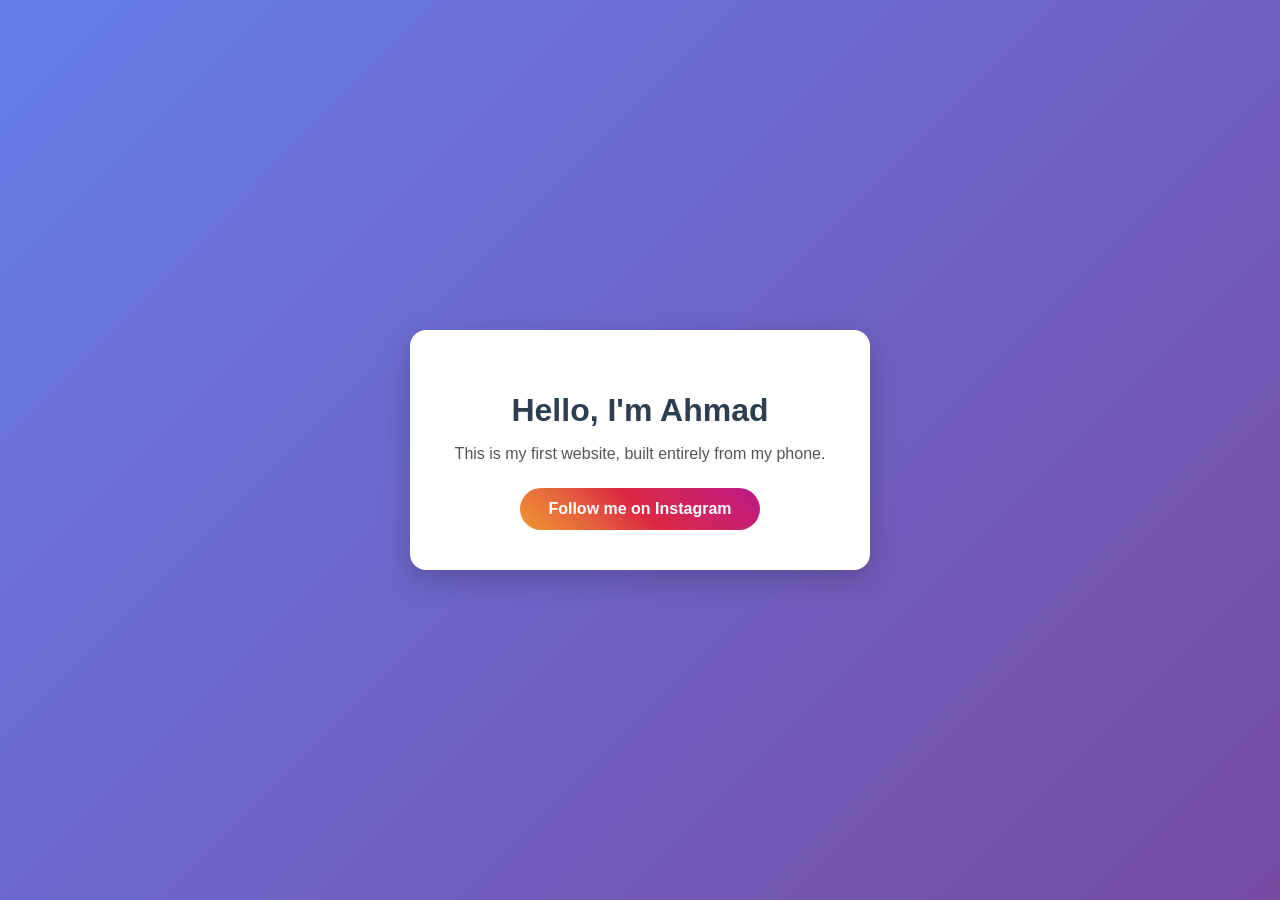
==== index.html @ 4fc6b883 "First version of my portfolio" ====
<!DOCTYPE html>
<html>
<head>
  <title>My First Website</title>
  <link rel="stylesheet" href="style.css">
</head>
<body>
  <div class="card">
    <h1>Hello, I'm Ahmad</h1>
    <p>This is my first website, built entirely from my phone.</p>
    <a href="https://www.instagram.com/ahmadhmeish?igsh=OW9zbDByamM4bGQy" target="_blank" class="ig-button">
      Follow me on Instagram
    </a>
  </div>
</body>
</html>
---- style.css ----
body {
  font-family: Arial, sans-serif;
  background: linear-gradient(135deg, #667eea, #764ba2);
  color: #333;
  display: flex;
  justify-content: center;
  align-items: center;
  min-height: 100vh;
  margin: 0;
  padding: 20px;
  box-sizing: border-box;
}

.card {
  background: white;
  border-radius: 16px;
  padding: 40px 30px;
  text-align: center;
  box-shadow: 0 10px 30px rgba(0, 0, 0, 0.2);
  max-width: 400px;
  width: 100%;
}

h1 {
  color: #2c3e50;
  margin-bottom: 10px;
}

p {
  font-size: 16px;
  color: #555;
  margin-bottom: 25px;
}

.ig-button {
  display: inline-block;
  background: linear-gradient(45deg, #f09433, #e6683c, #dc2743, #cc2366, #bc1888);
  color: white;
  text-decoration: none;
  padding: 12px 28px;
  border-radius: 30px;
  font-weight: bold;
  transition: transform 0.2s ease;
}

.ig-button:active {
  transform: scale(0.96);
}
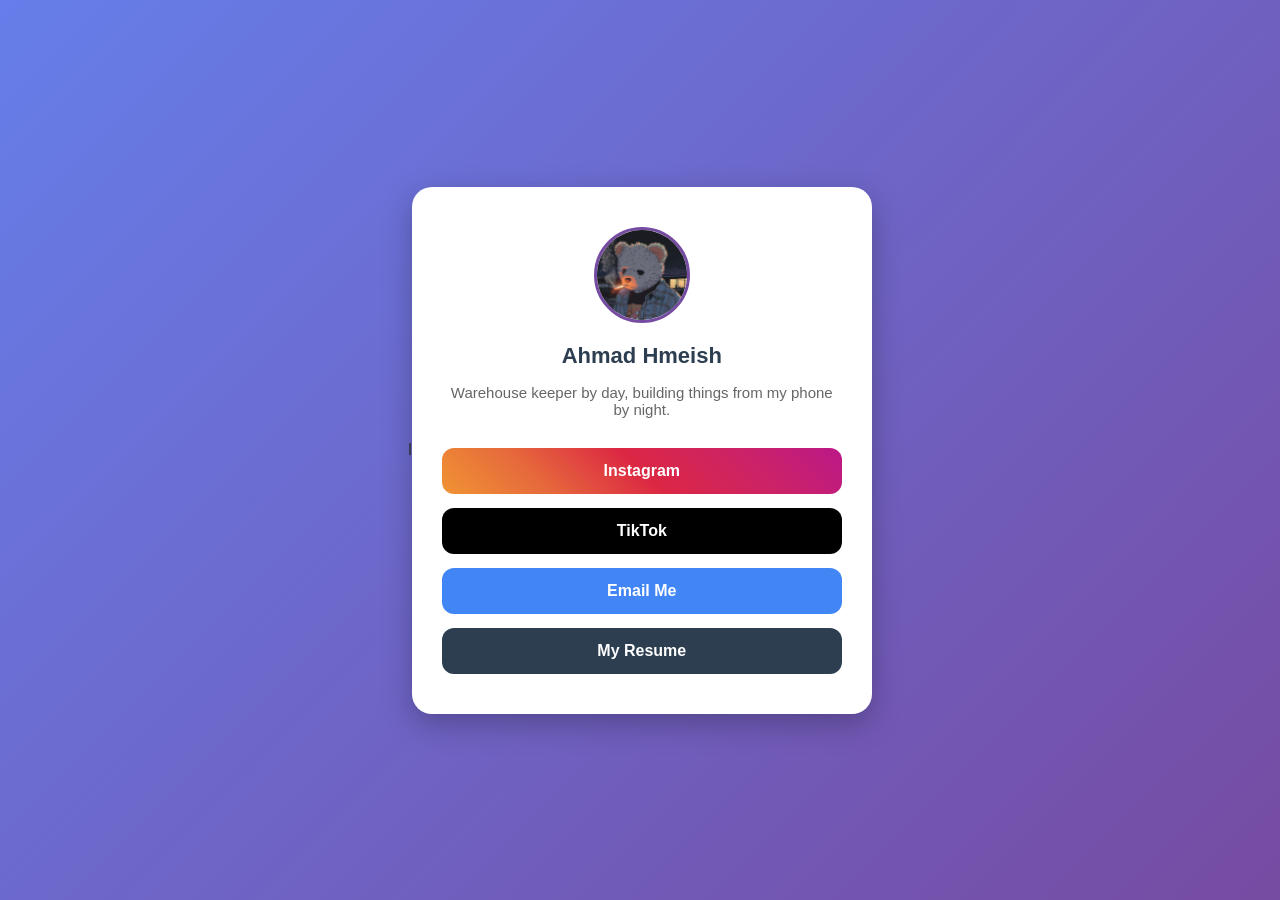
==== commit 68f2e984: "Add Link Hub with profile photo and links" ====
--- a/index.html
+++ b/index.html
@@ -1,16 +1,29 @@
-<!DOCTYPE html>
+l<!DOCTYPE html>
 <html>
 <head>
-  <title>My First Website</title>
+  <title>Ahmad Hmeish</title>
   <link rel="stylesheet" href="style.css">
 </head>
 <body>
   <div class="card">
-    <h1>Hello, I'm Ahmad</h1>
-    <p>This is my first website, built entirely from my phone.</p>
-    <a href="https://www.instagram.com/ahmadhmeish?igsh=OW9zbDByamM4bGQy" target="_blank" class="ig-button">
-      Follow me on Instagram
-    </a>
+    <img src="profile.jpg" alt="Ahmad Hmeish" class="avatar">
+    <h1>Ahmad Hmeish</h1>
+    <p>Warehouse keeper by day, building things from my phone by night.</p>
+
+    <div class="links">
+      <a href="https://www.instagram.com/ahmadhmeish?igsh=OW9zbDByamM4bGQy" target="_blank" class="link-btn instagram">
+        Instagram
+      </a>
+      <a href="https://www.tiktok.com/@ahmadhmesh?_r=1&_t=ZS-98vUszik9NY" target="_blank" class="link-btn tiktok">
+        TikTok
+      </a>
+      <a href="mailto:ahmad.hmesh.04@gmail.com" class="link-btn email">
+        Email Me
+      </a>
+      <a href="resume.pdf" target="_blank" class="link-btn resume">
+        My Resume
+      </a>
+    </div>
   </div>
 </body>
 </html>
--- a/style.css
+++ b/style.css
@@ -13,36 +13,71 @@
 
 .card {
   background: white;
-  border-radius: 16px;
+  border-radius: 20px;
   padding: 40px 30px;
   text-align: center;
-  box-shadow: 0 10px 30px rgba(0, 0, 0, 0.2);
+  box-shadow: 0 10px 30px rgba(0, 0, 0, 0.25);
   max-width: 400px;
   width: 100%;
 }
 
+.avatar {
+  width: 90px;
+  height: 90px;
+  border-radius: 50%;
+  object-fit: cover;
+  margin: 0 auto 20px auto;
+  display: block;
+  border: 3px solid #764ba2;
+}
+
 h1 {
   color: #2c3e50;
-  margin-bottom: 10px;
+  margin-bottom: 8px;
+  font-size: 22px;
 }
 
 p {
-  font-size: 16px;
-  color: #555;
-  margin-bottom: 25px;
+  font-size: 15px;
+  color: #666;
+  margin-bottom: 30px;
 }
 
-.ig-button {
-  display: inline-block;
+.links {
+  display: flex;
+  flex-direction: column;
+  gap: 14px;
+}
+
+.link-btn {
+  display: block;
+  text-decoration: none;
+  padding: 14px;
+  border-radius: 12px;
+  font-weight: bold;
+  transition: transform 0.15s ease, opacity 0.15s ease;
+}
+
+.link-btn:active {
+  transform: scale(0.96);
+}
+
+.instagram {
   background: linear-gradient(45deg, #f09433, #e6683c, #dc2743, #cc2366, #bc1888);
   color: white;
-  text-decoration: none;
-  padding: 12px 28px;
-  border-radius: 30px;
-  font-weight: bold;
-  transition: transform 0.2s ease;
 }
 
-.ig-button:active {
-  transform: scale(0.96);
+.tiktok {
+  background: #000;
+  color: white;
+}
+
+.email {
+  background: #4285F4;
+  color: white;
+}
+
+.resume {
+  background: #2c3e50;
+  color: white;
 }
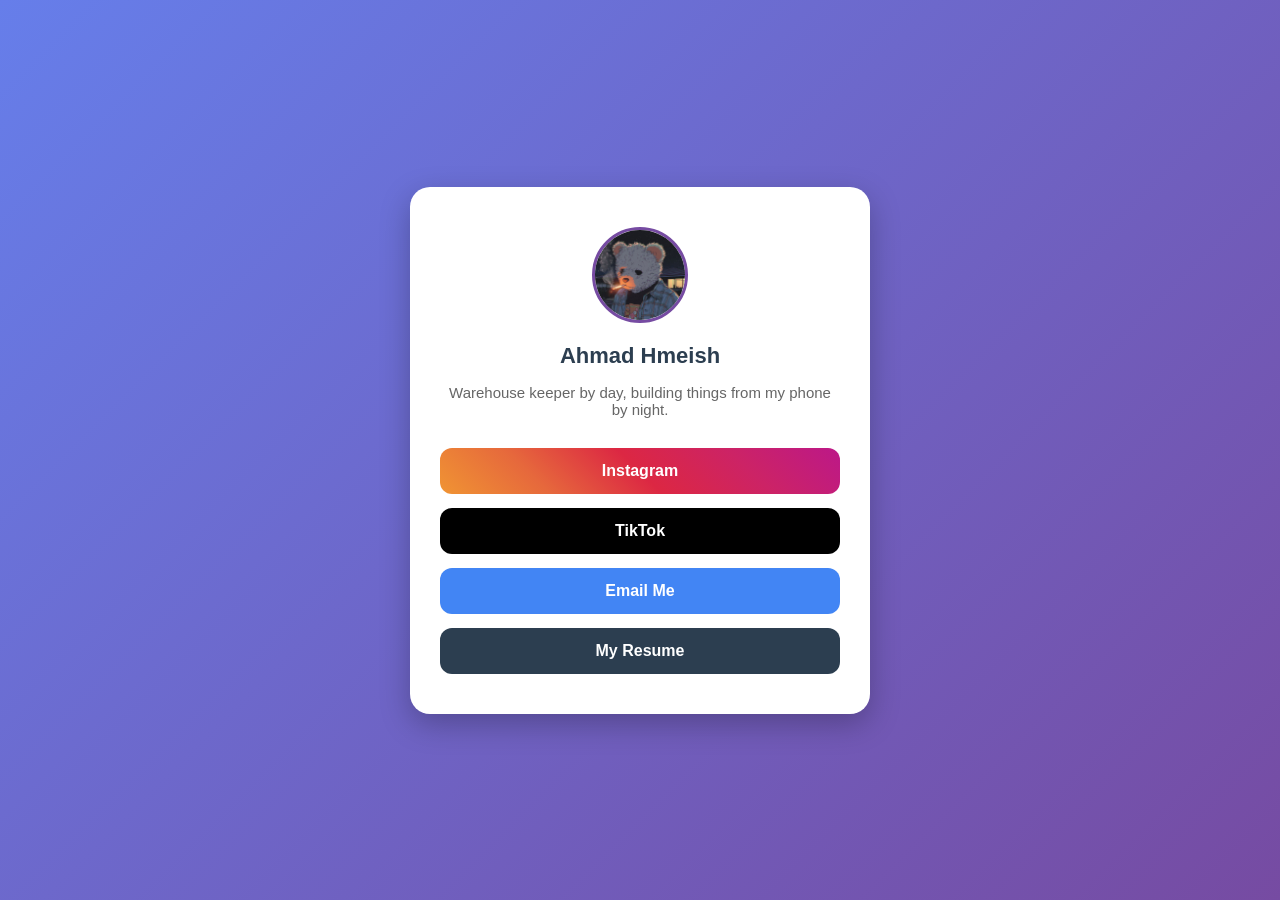
==== commit 2012711c: "Fix HTML typo" ====
--- a/index.html
+++ b/index.html
@@ -1,4 +1,4 @@
-l<!DOCTYPE html>
+<!DOCTYPE html>
 <html>
 <head>
   <title>Ahmad Hmeish</title>
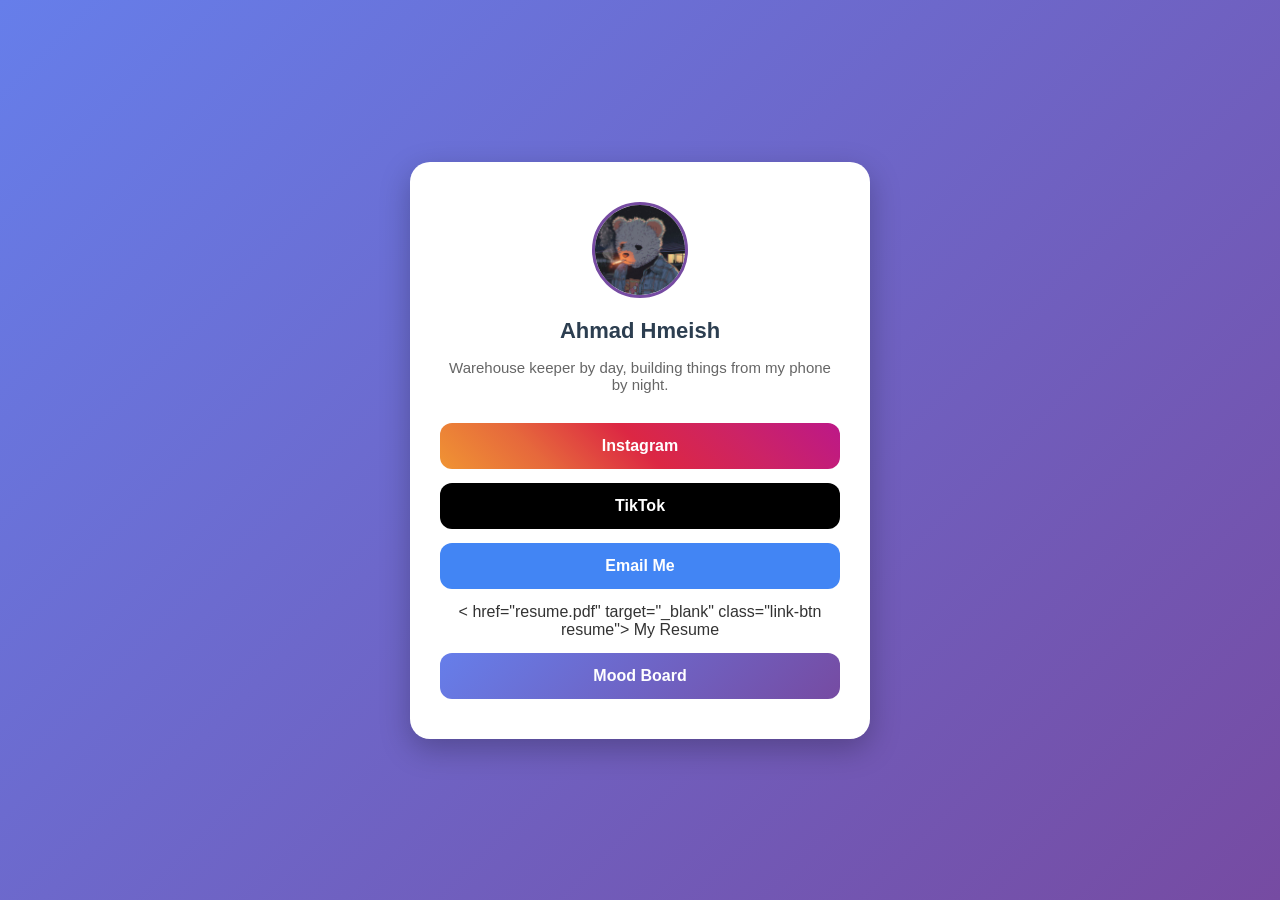
==== commit ba90adcf: "Link Mood Board from homepage" ====
--- a/index.html
+++ b/index.html
@@ -20,9 +20,11 @@
       <a href="mailto:ahmad.hmesh.04@gmail.com" class="link-btn email">
         Email Me
       </a>
-      <a href="resume.pdf" target="_blank" class="link-btn resume">
+      < href="resume.pdf" target="_blank" class="link-btn resume">
         My Resume
-      </a>
+        <a href="mood.board/" class="link-btn mood">
+  Mood Board
+        </a>
     </div>
   </div>
 </body>
--- a/style.css
+++ b/style.css
@@ -80,4 +80,9 @@
 .resume {
   background: #2c3e50;
   color: white;
+}
+
+.mood {
+  background: linear-gradient(135deg, #667eea, #764ba2);
+  color: white;
 }
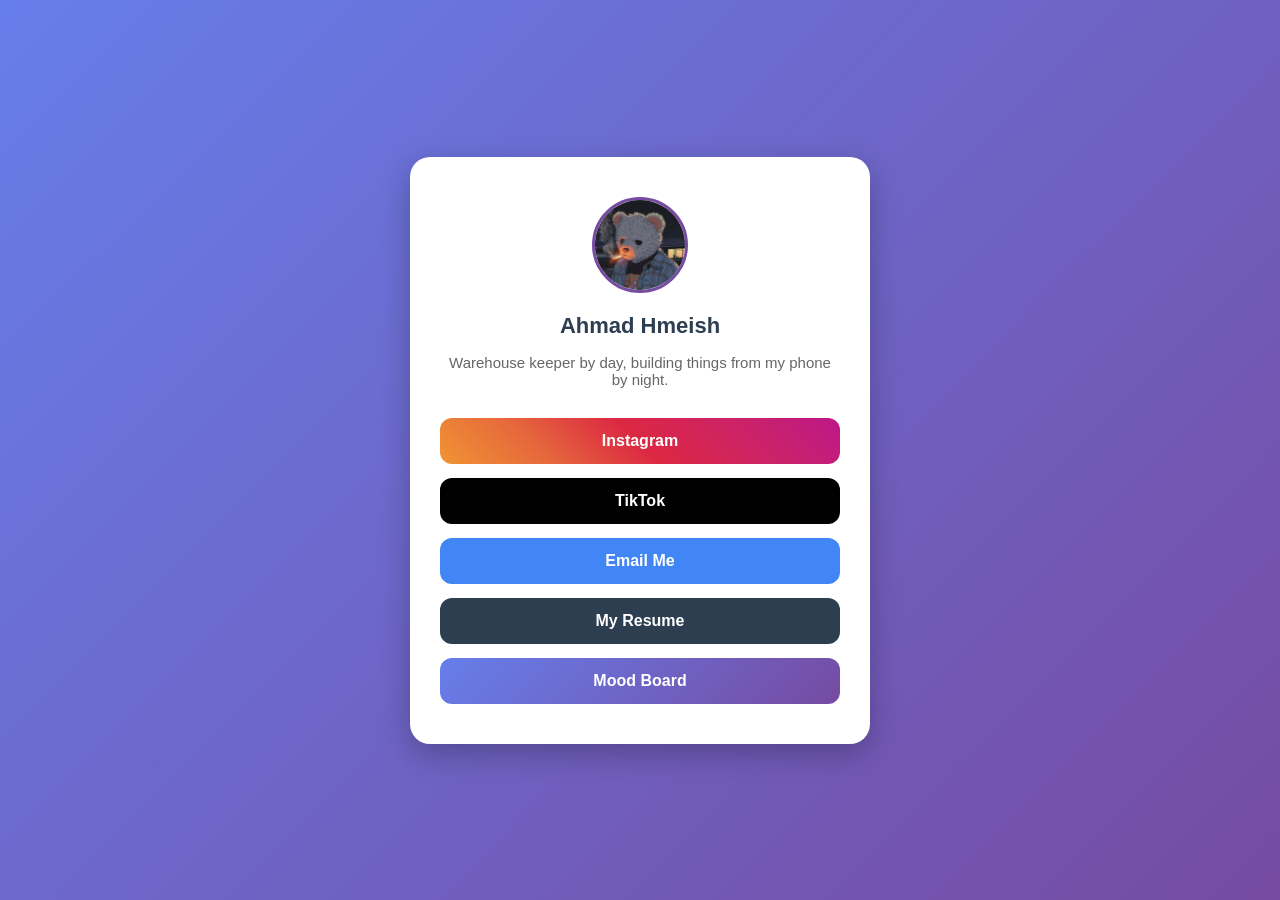
==== commit eb326c14: "Fix resume link tag" ====
--- a/index.html
+++ b/index.html
@@ -20,7 +20,7 @@
       <a href="mailto:ahmad.hmesh.04@gmail.com" class="link-btn email">
         Email Me
       </a>
-      < href="resume.pdf" target="_blank" class="link-btn resume">
+      <a href="resume.pdf" target="_blank" class="link-btn resume">
         My Resume
         <a href="mood.board/" class="link-btn mood">
   Mood Board
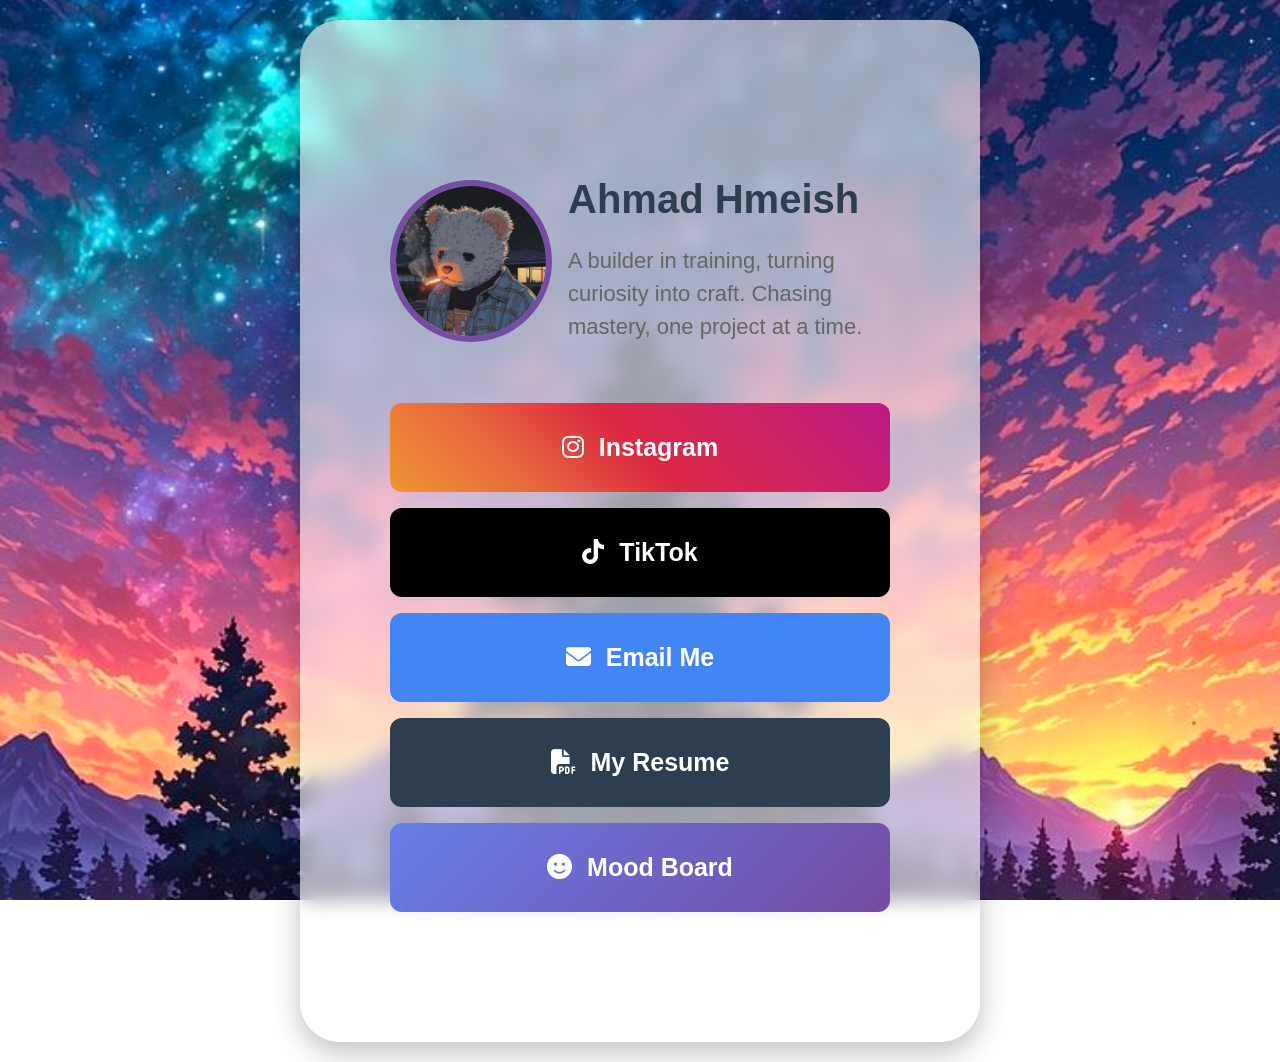
==== commit 177b700e: "New background, transparent card, larger text, brand icons" ====
--- a/index.html
+++ b/index.html
@@ -3,28 +3,33 @@
 <head>
   <title>Ahmad Hmeish</title>
   <link rel="stylesheet" href="style.css">
+  <link rel="stylesheet" href="https://cdnjs.cloudflare.com/ajax/libs/font-awesome/6.5.1/css/all.min.css">
 </head>
 <body>
   <div class="card">
-    <img src="profile.jpg" alt="Ahmad Hmeish" class="avatar">
+    <div class="profile-header">
+  <img src="profile.jpg" alt="Ahmad Hmeish" class="avatar">
+  <div class="profile-text">
     <h1>Ahmad Hmeish</h1>
-    <p>Warehouse keeper by day, building things from my phone by night.</p>
-
+    <p>A builder in training, turning curiosity into craft. Chasing mastery, one project at a time.</p>
+  </div>
+    </div>
     <div class="links">
       <a href="https://www.instagram.com/ahmadhmeish?igsh=OW9zbDByamM4bGQy" target="_blank" class="link-btn instagram">
-        Instagram
-      </a>
-      <a href="https://www.tiktok.com/@ahmadhmesh?_r=1&_t=ZS-98vUszik9NY" target="_blank" class="link-btn tiktok">
-        TikTok
-      </a>
-      <a href="mailto:ahmad.hmesh.04@gmail.com" class="link-btn email">
-        Email Me
-      </a>
-      <a href="resume.pdf" target="_blank" class="link-btn resume">
-        My Resume
-        <a href="mood.board/" class="link-btn mood">
-  Mood Board
-        </a>
+  <i class="fa-brands fa-instagram"></i> Instagram
+</a>
+<a href="https://www.tiktok.com/@ahmadhmesh?_r=1&_t=ZS-98vUszik9NY" target="_blank" class="link-btn tiktok">
+  <i class="fa-brands fa-tiktok"></i> TikTok
+</a>
+<a href="mailto:ahmad.hmesh.04@gmail.com" class="link-btn email">
+  <i class="fa-solid fa-envelope"></i> Email Me
+</a>
+<a href="resume.pdf" target="_blank" class="link-btn resume">
+  <i class="fa-solid fa-file-pdf"></i> My Resume
+</a>
+<a href="mood.board/" class="link-btn mood">
+  <i class="fa-solid fa-face-smile"></i> Mood Board
+</a>
     </div>
   </div>
 </body>
--- a/style.css
+++ b/style.css
@@ -1,6 +1,9 @@
 body {
   font-family: Arial, sans-serif;
-  background: linear-gradient(135deg, #667eea, #764ba2);
+  background: url('background.jpg');
+background-size: cover;
+background-position: center;
+background-attachment: fixed;
   color: #333;
   display: flex;
   justify-content: center;
@@ -12,33 +15,35 @@
 }
 
 .card {
-  background: white;
-  border-radius: 20px;
-  padding: 40px 30px;
+  background: rgba(255, 255, 255, 0.60);
+  backdrop-filter: blur(10px);
+  border-radius: 40px;
+  padding: 130px 90px;
   text-align: center;
   box-shadow: 0 10px 30px rgba(0, 0, 0, 0.25);
-  max-width: 400px;
-  width: 100%;
+  max-width: 500px;
+  width: 95%;
 }
 
 .avatar {
-  width: 90px;
-  height: 90px;
+  width: 150px;
+  height: 150px;
   border-radius: 50%;
   object-fit: cover;
-  margin: 0 auto 20px auto;
+  margin: 0 auto;
   display: block;
-  border: 3px solid #764ba2;
+  border: 6px solid #764ba2;
 }
 
 h1 {
   color: #2c3e50;
   margin-bottom: 8px;
-  font-size: 22px;
+  font-size: 40px;
 }
 
 p {
-  font-size: 15px;
+  font-size: 22px;
+  line-height: 1.5;
   color: #666;
   margin-bottom: 30px;
 }
@@ -46,13 +51,14 @@
 .links {
   display: flex;
   flex-direction: column;
-  gap: 14px;
+  gap: 16px;
 }
 
 .link-btn {
   display: block;
   text-decoration: none;
-  padding: 14px;
+  padding: 30px;
+  font-size: 25px;
   border-radius: 12px;
   font-weight: bold;
   transition: transform 0.15s ease, opacity 0.15s ease;
@@ -85,4 +91,20 @@
 .mood {
   background: linear-gradient(135deg, #667eea, #764ba2);
   color: white;
+}
+
+.profile-header {
+  display: flex;
+  align-items: center;
+  gap: 16px;
+  text-align: left;
+  margin-bottom: 30px;
+}
+
+.profile-text {
+  text-align: left;
+}
+
+.link-btn i {
+  margin-right: 8px;
 }
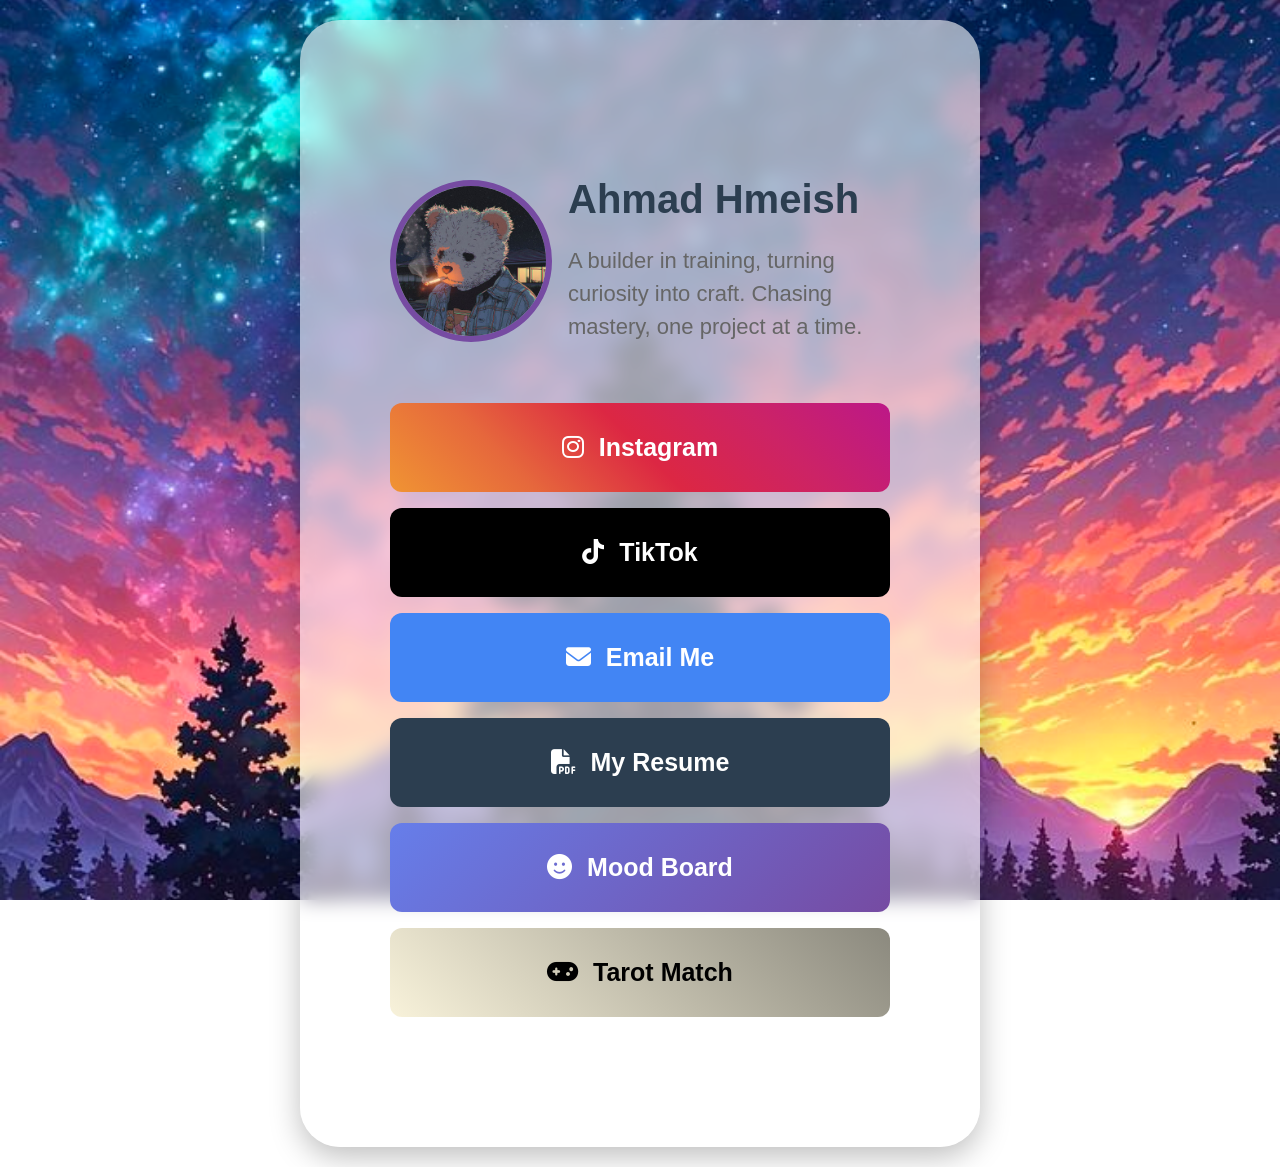
==== commit 8467f8c8: "Add Tarot Match with link" ====
--- a/index.html
+++ b/index.html
@@ -30,6 +30,9 @@
 <a href="mood.board/" class="link-btn mood">
   <i class="fa-solid fa-face-smile"></i> Mood Board
 </a>
+ <a href="tarot-match/" class="link-btn game">
+  <i class="fa-solid fa-gamepad"></i> Tarot Match 
+ </a>
     </div>
   </div>
 </body>
--- a/style.css
+++ b/style.css
@@ -93,6 +93,11 @@
   color: white;
 }
 
+.game {
+  background: linear-gradient(45deg, #f8f2da, #8b897e);
+  color: black;
+}
+
 .profile-header {
   display: flex;
   align-items: center;
